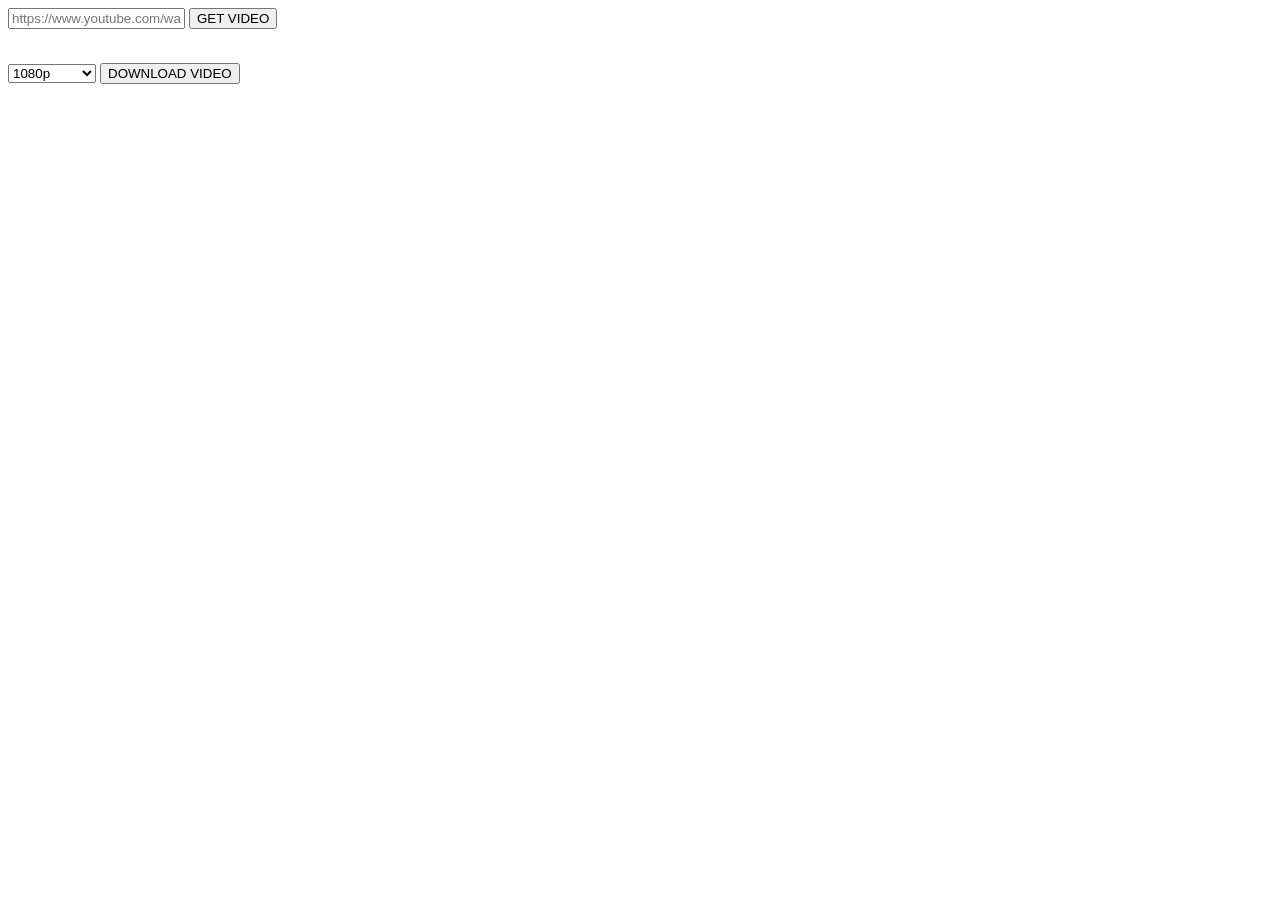
==== index.html @ 0998c57d "Add files via upload" ====
<!DOCTYPE html>
<html lang="en">
<head>
    <meta charset="UTF-8">
    <meta name="viewport" content="width=device-width, initial-scale=1.0">
    <title>LinkFlux</title>
    <!--<link rel = "stylesheet" href="LinkFlux.css"> -->
</head>
<body>
    <div>
        <input id="videoURL" type="text" placeholder="https://www.youtube.com/watch?v=ZoriniX123">
        <button id="Send_Button">GET VIDEO</button>
    </div>

    <div>
        <p id="title"></p>
        <img id="thumbnail" width="380px">
    </div>

    <div id="optionslist">
        <select id="Menu">
            <option value="1080p">1080p</option>
            <option value="720p">720p</option>
            <option value="480p">480p</option>
            <option value="mp3">MP3 Audio</option>
            <option value="thumbnail">Thumbnail</option>
        </select>
        <button id="Download_Button">DOWNLOAD VIDEO</button>
    </div>





        
    </div>

    <script>
        document.getElementById("Send_Button").addEventListener("click", async function()
        {
            const YT_URL = document.getElementById("videoURL").value;
            
            const response = await fetch("http://localhost:18080/getVideo", 

                {
                    method: "POST",
                    body: YT_URL
                });
  
            const data = await response.json();

            document.getElementById("title").textContent = data.title;
            document.getElementById("thumbnail").src = data.thumbnail;

        });

       document.getElementById("Download_Button").addEventListener("click", async function()
            {
                const YT_URL = document.getElementById("videoURL").value;
                const Order = document.getElementById("Menu").value;

                const response = await fetch("http://localhost:18080/download?quality=" + Order, {
                    method: "POST",
                    body: YT_URL
                });

                const text = await response.text();
                console.log(response.status, text);
            }); 

    </script>



</body>
</html>
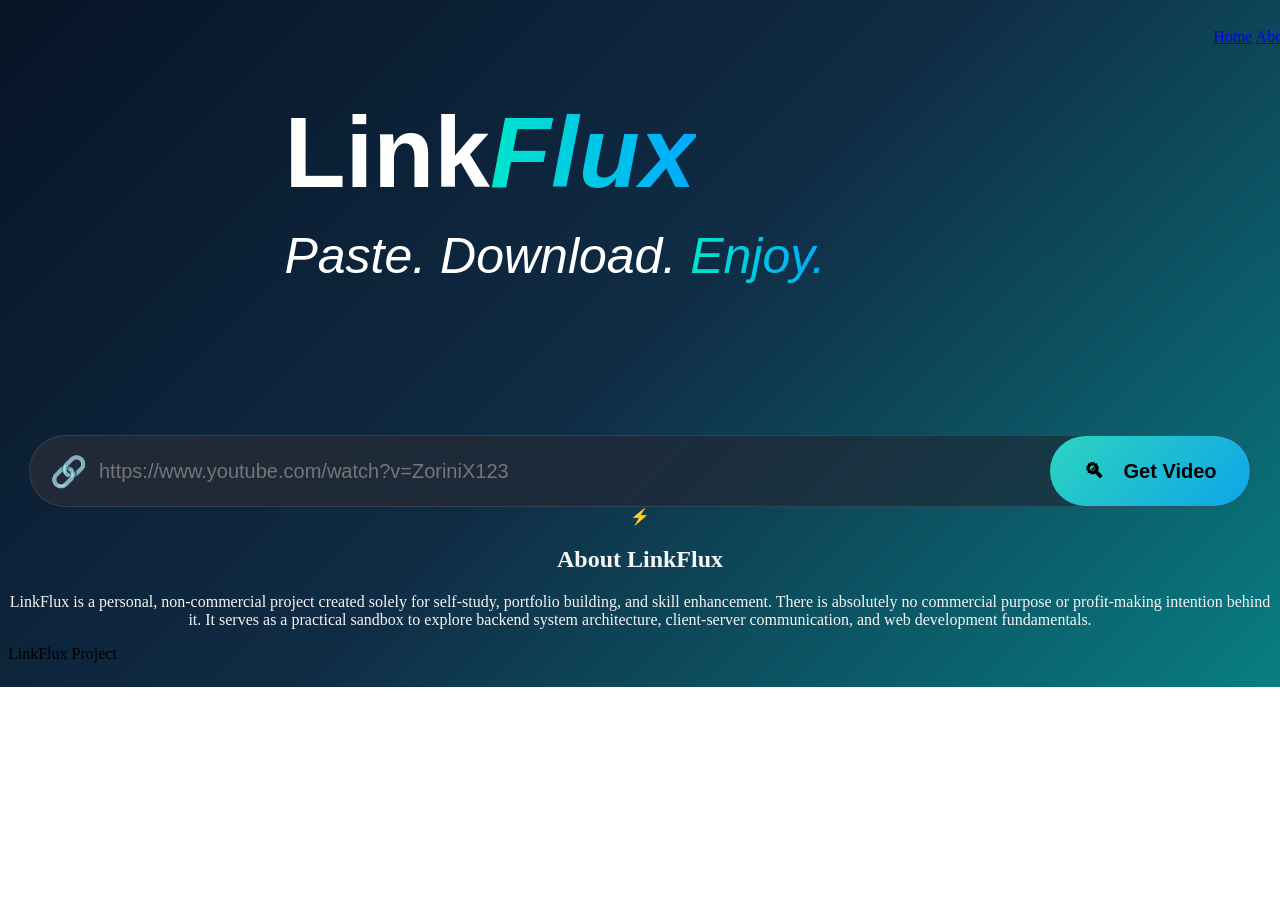
==== commit 66a270e2: "Add files via upload" ====
--- a/index.html
+++ b/index.html
@@ -4,68 +4,250 @@
     <meta charset="UTF-8">
     <meta name="viewport" content="width=device-width, initial-scale=1.0">
     <title>LinkFlux</title>
-    <!--<link rel = "stylesheet" href="LinkFlux.css"> -->
+    <link rel = "stylesheet" href="LinkFlux.css">
 </head>
 <body>
-    <div>
+
+<!-- Header -->
+
+    <header>
+        <div class="Logo_Block">
+            <h1 class="logo">
+                Link<span class="Flux">Flux</span>
+            </h1>
+            <p class="Slogan">
+                Paste. Download. <span class="Enjoy">Enjoy.</span></p>
+        </div>
+
+        <nav class="navigations">
+            <a href="#">Home</a>
+            <a href="#">About</a>
+        </nav>
+        
+    </header>
+    
+<!-- Input Link Area -->
+
+    <div class="Input_Bar">
+        <span id="icon">🔗</span>
         <input id="videoURL" type="text" placeholder="https://www.youtube.com/watch?v=ZoriniX123">
-        <button id="Send_Button">GET VIDEO</button>
-    </div>
-
-    <div>
-        <p id="title"></p>
-        <img id="thumbnail" width="380px">
-    </div>
-
-    <div id="optionslist">
-        <select id="Menu">
-            <option value="1080p">1080p</option>
-            <option value="720p">720p</option>
-            <option value="480p">480p</option>
-            <option value="mp3">MP3 Audio</option>
-            <option value="thumbnail">Thumbnail</option>
-        </select>
-        <button id="Download_Button">DOWNLOAD VIDEO</button>
-    </div>
-
-
-
-
-
-        
-    </div>
+        <button id="Send_Button" type="button">
+            <span class="search_video">🔍︎</span>Get Video</button>
+    </div>
+
+<!-- Show user video Area -->
+<section class="VideoInfoContainer hidden" id="Container">
+        <!-- THUMBNAIL -->
+    <div class="Thumbnail_Box">
+        <img id="thumbnail">
+    </div>
+
+        <!-- Infomation & Control -->
+
+    <div class ="info_video">
+        <!-- STATUS CHECK -->
+        <div class="check_badge">
+            <span class="check_tick">✓⃝</span>Ready to Download
+        </div>
+        <!-- Title -->
+    <h3 id="title"></h3>
+    
+        <!-- Dividing line -->
+    <hr class="divider">
+
+<!-- Menu Select Area -->
+
+        <div class="optionslist">
+            <select id="Menu" class="Menu_Scroll">
+                <option value="1080p">MP4ㆍ1080p</option>
+                <option value="720p">MP4ㆍ720p</option>
+                <option value="480p">MP4ㆍ480p</option>
+                <option value="mp3">MP3ㆍAudio</option>
+                <option value="thumbnail">Thumbnail</option>
+            </select>
+            <button id="Download_Button" type="button">
+                <svg xmlns="http://www.w3.org/2000/svg" fill="none" viewBox="0 0 24 24" stroke-width="1.5" stroke="currentColor" class="size-6">
+                <path stroke-linecap="round" stroke-linejoin="round" d="M3 16.5v2.25A2.25 2.25 0 0 0 5.25 21h13.5A2.25 2.25 0 0 0 21 18.75V16.5M16.5 12 12 16.5m0 0L7.5 12m4.5 4.5V3" />
+                </svg>
+            Download Video</button>
+        </div>
+    </div>    
+</section>
+        <!-- Loading Status -->
+    <div class="Loading hidden" id ="loading_status">
+        <div class="spinner"></div>
+        <h1>Processing...</h1>
+    </div>
+        <!-- Error -->
+    <div class="Error_msg hidden" id="error_msg">
+            <span class="Error_icon">!</span>
+        <span>Invalid URL. Please Try Again.</span>
+    </div>
+
+    <!-- Features Cards -->
+<section class="feature_section">
+    <div class="feature_grid">
+        <div class="feature_card">
+            <span class="feature_icon">⚡</span>
+
+
+            
+        </div>
+
+
+
+
+
+
+
+
+
+
+
+
+
+
+
+
+
+
+
+
+
+    </div>
+
+
+
+</section>
+
+
+
+
+
+
+
+
+
+
+
+
+
+
+
+
+
+
+
+<!-- Footer -->
+  
+    <footer>
+        <div class="About">
+            <h2>About LinkFlux</h2>
+            <p>LinkFlux is a personal, non-commercial project created solely for self-study,
+               portfolio building, and skill enhancement. There is absolutely no commercial 
+               purpose or profit-making intention behind it. It serves as a practical sandbox 
+               to explore backend system architecture, client-server communication, and web development fundamentals.</p>
+        </div>
+
+        <p>LinkFlux Project</p>
+    </footer>
+
+
+
+
+
+
+
+
+
+
+
+
+
+
+
+
+
+
+
+
+
+
+
+<!-- "Excuse me!" -->
 
     <script>
         document.getElementById("Send_Button").addEventListener("click", async function()
         {
             const YT_URL = document.getElementById("videoURL").value;
+
+            //Display/Hidden feature 
+
+            const ErrorMsg = document.getElementById("error_msg");
+            ErrorMsg.classList.add("hidden");
+
+            const Container = document.getElementById("Container");
+            const loading_status = document.getElementById("loading_status");
             
-            const response = await fetch("http://localhost:18080/getVideo", 
-
+
+            //Display & Hidden phase 1: Hide the Container and loading status
+            Container.classList.add("hidden");            
+            loading_status.classList.remove("hidden");
+
+            try 
+            {
+                const response = await fetch("http://localhost:18080/getVideo", 
+
+                    {
+                        method: "POST",
+                        body: YT_URL
+                    });
+    
+                const data = await response.json();
+
+                document.getElementById("title").textContent = data.title;
+                document.getElementById("thumbnail").src = data.thumbnail;
+
+            //Display & Hidden phase 2: Hide the loading status, display the Container
+
+
+                Container.classList.remove("hidden");            
+                loading_status.classList.add("hidden");
+
+            }
+            catch(error)
+            {
+            //Display & Hidden unexpected phase : Hide both loading status and Container
+                loading_status.classList.add("hidden");
+
+                const ErrorMsg = document.getElementById("error_msg");
+                ErrorMsg.classList.remove("hidden");
+                
+                console.log("Error : ", error);
+            }
+
+
+        });
+
+       document.getElementById("Download_Button").addEventListener("click", async function()
+            {
+                const YT_URL = document.getElementById("videoURL").value;
+                const Order = document.getElementById("Menu").value;
+
+                const response = await fetch("http://localhost:18080/download?quality=" + Order, 
                 {
                     method: "POST",
                     body: YT_URL
                 });
-  
-            const data = await response.json();
-
-            document.getElementById("title").textContent = data.title;
-            document.getElementById("thumbnail").src = data.thumbnail;
-
-        });
-
-       document.getElementById("Download_Button").addEventListener("click", async function()
-            {
-                const YT_URL = document.getElementById("videoURL").value;
-                const Order = document.getElementById("Menu").value;
-
-                const response = await fetch("http://localhost:18080/download?quality=" + Order, {
-                    method: "POST",
-                    body: YT_URL
-                });
-
-                const text = await response.text();
-                console.log(response.status, text);
+
+                const fileName = await response.text();
+                console.log("fileName:", fileName);
+                const waiter = document.createElement("a"); // a = anchor, used to have download link
+                waiter.href = "http://localhost:18080/file/" + fileName;
+                waiter.download = fileName;
+                document.body.appendChild(waiter);
+                waiter.click();
+                waiter.remove();
             }); 
 
     </script>
--- a/LinkFlux.css
+++ b/LinkFlux.css
@@ -0,0 +1,327 @@
+header {
+    display: flex;
+    justify-content: space-between;
+    align-items: flex-start;
+    width: 80%;
+    padding-top: 20px;
+    padding-left: 300px;
+}
+
+.Logo_Block {
+    display: flex;
+    flex-direction: column;;
+    font-size: 50px;
+}
+
+.logo {
+    font-family: 'Segoe UI', Tahoma, Geneva, Verdana, sans-serif;
+    color:white;
+}
+.Flux {
+     
+    font-style: italic;
+    background: linear-gradient(
+        90deg,
+        #00e5cc,
+        #00aaff
+    );
+    background-clip: text;
+    color: transparent;
+}
+.Slogan {
+    font-family: 'Segoe UI', Tahoma, Geneva, Verdana, sans-serif;
+    font-style: italic;
+    color:white;    
+    position: relative;
+    top: -100px;
+}
+.Enjoy {
+    background: linear-gradient(
+        90deg,
+        #00e5cc,
+        #00aaff
+    );
+    background-clip: text;
+    color: transparent;
+}
+
+body {
+    display: flex;
+    flex-direction: column;
+    justify-content: space-between;
+    align-items: center;
+    
+    background: linear-gradient(
+        135deg,
+        #071426,
+        #102c45,
+        #087e83
+    );
+    background-repeat: no-repeat;
+}
+
+.Input_Bar {
+    background:linear-gradient(
+        135deg,
+        rgba(37, 43, 55, 0.9),
+        rgba(27, 38, 53, 0.6)
+    );
+    display: flex;
+    justify-content: center;
+    align-items: center;
+    border-radius:9999px;
+    border: 1px solid rgba(255, 255, 255, 0.1);
+    padding: 10px 0px 10px 20px;
+    width: 100%;
+    max-width: 1200px;
+    height: 50px;
+    font-size: 30px;
+}
+
+#videoURL {
+    flex-grow: 1;
+    background : transparent;
+    border:none;
+    outline: none;
+    color: white;
+    font-size: 20px;
+    padding-left: 12px;
+    
+}
+
+#Send_Button {
+
+    display: flex;align-items: center; justify-content: center; gap:20px;
+    background: linear-gradient(
+        135deg,
+        #2dd4bf,
+        #0ea5e9
+    );
+    
+    font-size: 20px;
+    height: 70px;
+    width: 200px;
+    border-radius: 9999px;
+    border: none;
+    color: rgb(0, 0, 0);
+    font-weight: bold;
+    white-space: nowrap;
+    cursor: pointer;
+    
+    }
+    
+#Send_Button:hover{
+    filter: brightness(1.15);
+}
+
+.VideoInfoContainer {
+    display: flex;
+    gap: 20px;
+    align-items: center;
+    width: 100%;
+    max-width: 1200px;
+    height: 100%;
+    min-height: 230px;
+    margin: 40px auto;
+    border-radius: 20px;
+    box-shadow: 0 15px 35px rgba(0, 0, 0, 0.5);
+    backdrop-filter: blur(12px);
+    box-sizing: border-box;
+    
+    border: 1px solid black;
+    background:linear-gradient(
+        135deg,
+        rgba(26, 41, 77, 0.9),
+        rgba(16, 54, 66, 0.7)
+    );
+}
+
+.Thumbnail_Box {
+    margin-left: 25px;
+    flex-shrink: 0;
+    width: 320px;   
+    height: 180px;
+    border-radius: 12px;
+    overflow: hidden;
+    border: 1px solid rgba(255, 255, 255, 0.1)
+}
+
+.Thumbnail_Box img {
+
+    width: 100%;
+    height: 100%;
+    object-fit: cover;
+}
+
+.info_video {
+    flex-grow: 1;
+    display: flex;
+    flex-direction: column;
+    width: 800px;
+}
+
+.check_badge {
+    display: flex;
+    gap: 7px;
+    color: rgb(10, 240, 67);
+
+}
+
+.info_video h3 {
+    
+    margin-bottom: 12px;
+    font-size: 20px;
+    font-weight: 600;
+    color: whitesmoke;
+    white-space: nowrap;
+    overflow: hidden;
+    text-overflow: ellipsis;
+}
+.divider {
+    color: #00aaff;
+    width: 100%;
+    border:none;
+    max-width: 835px;
+    border-top: 1px solid rgba(87, 105, 151, 0.5);
+    padding: 5px;
+}
+.optionlist {
+    display: flex;
+    align-items: center;
+}
+
+.Menu_Scroll {
+    background: rgba(26, 41, 77, 0.9);
+    border: 1px solid rgba(255, 255, 255, 0.15);   
+    border-radius: 100px;
+    padding: 10px 50px;
+    color:#f8fafc;
+    cursor: pointer;
+    width: 100%;
+    max-width: 250px;
+}
+.Menu_Scroll:hover {
+    border-color: rgba(17, 147, 167, 0.425);
+}
+#Menu {
+    font-size:25px;
+}
+#Download_Button {
+    background: linear-gradient(
+        135deg,
+        #2dd4bf,
+        #0ea5e9
+    );
+    padding: 0px 14px;
+    margin-left: 15px;
+    font-size: 22px;
+    height: 51px;
+    width: 250px;
+    border-radius: 9999px;
+    border: none;
+    color: rgb(0, 0, 0);
+    font-weight: bold;
+    white-space: nowrap;
+    cursor:pointer;
+}
+#Download_Button:hover{
+    filter: brightness(1.15);
+}
+#Download_Button svg {
+    stroke-width: 2.5;
+    height: 23px;
+    width: 30px;
+}
+
+.hidden {
+    display: none !important;
+}
+.Loading {
+    display: flex;
+    flex-direction: column;
+    align-items: center;
+    margin: 40px auto;
+    color: rgb(47, 30, 229);
+}
+.Loading h1{
+    color: whitesmoke;
+}
+.spinner {
+    width: 60px;
+    height: 60px;
+    border: 5px solid;
+    border-top-color:aqua;
+    border-radius: 50%;
+    animation: spin 1s linear infinite;
+}
+
+@keyframes spin {
+    to { transform: rotate(360deg);}
+
+}
+
+.Error_msg {
+    display: flex;
+    align-items: center;
+    justify-items: center;
+    gap: 10px;
+    
+    font-family: 'Segoe UI', system-ui, Verdana, sans-serif;
+    color: #ff8585;
+    font-size: 30px;
+    font-weight: 600;
+    background: rgba(255, 75, 75, 0.1);
+    border: 1px solid rgba(255, 90, 90, 0.2);
+    border-radius: 15px;
+
+    margin: 30px;
+    padding: 10px 100px;    
+    
+    animation: FadeIn 0.25 ease
+}
+
+.Error_icon {
+    display: flex;
+    align-items: center;
+    justify-content: center;
+    
+    width: 18px;
+    height: 18px;
+    
+    border: 2px solid;
+    border-radius: 50%;
+
+    font-size: 15px;
+    font-weight: bold;
+}
+
+@keyframes FadeIn {
+    from
+    {
+        opacity: 0;
+        transform: translateY(-5px);    
+    }
+    to
+    {
+        opacity: 1;
+        transform: translateY(0);
+    }
+}
+
+
+
+
+
+
+
+
+.About {
+    text-align: center;
+    color: whitesmoke;
+    
+}
+
+/*.disabledbtn {
+  opacity: 0.6;
+  cursor: not-allowed;
+}*/
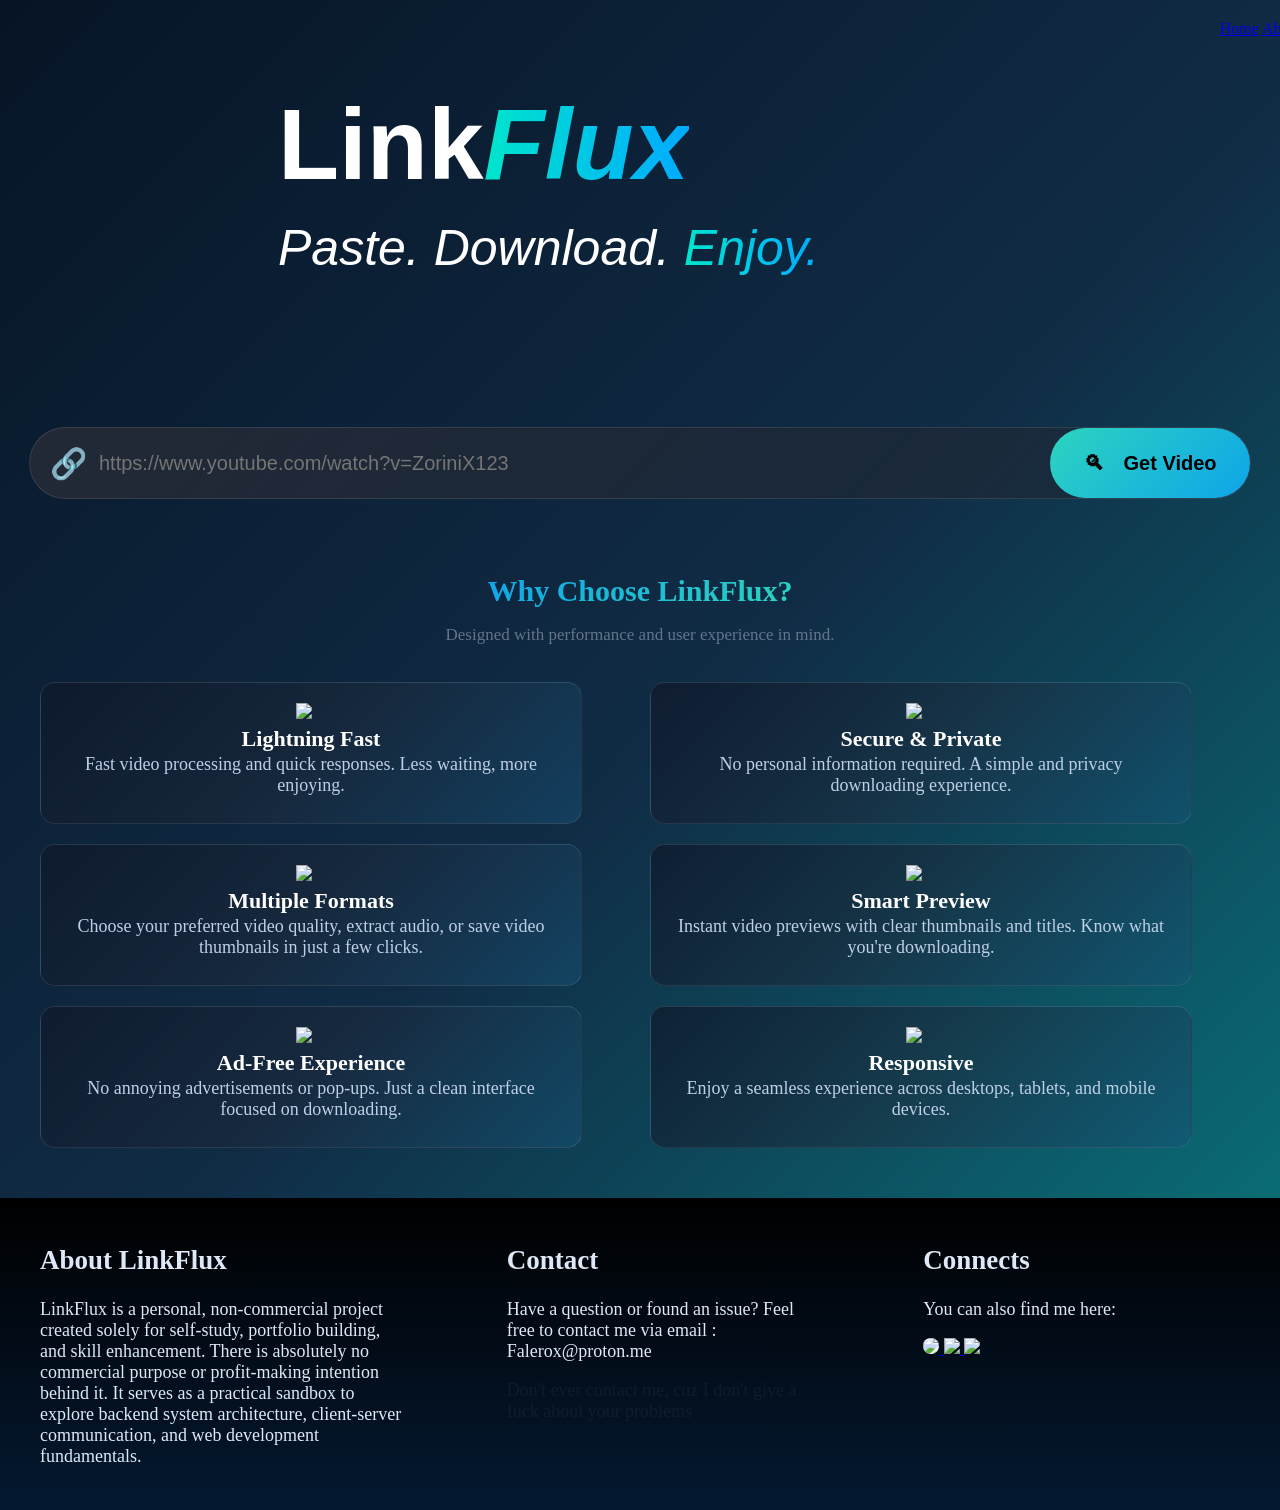
==== commit bf9f275f: "Add files via upload" ====
--- a/index.html
+++ b/index.html
@@ -84,58 +84,52 @@
         <span>Invalid URL. Please Try Again.</span>
     </div>
 
-    <!-- Features Cards -->
+      <!-- Features Cards -->
+    
+<div class="features_header">
+    <h2>Why Choose LinkFlux?</h2>
+    <p>Designed with performance and user experience in mind.</p>
+</div>
+
 <section class="feature_section">
     <div class="feature_grid">
         <div class="feature_card">
-            <span class="feature_icon">⚡</span>
-
-
-            
-        </div>
-
-
-
-
-
-
-
-
-
-
-
-
-
-
-
-
-
-
-
-
-
-    </div>
-
-
-
+            <img src="assets/Icons/Lightning_Fast.svg" class="feature_icon">
+            <h3>Lightning Fast</h3>
+            <p>Fast video processing and quick responses. Less waiting, more enjoying.</p>
+        </div>
+
+        <div class="feature_card">
+            <img src="assets/Icons/Secure_n_Private.svg" class="feature_icon">
+            <h3>Secure & Private</h3>
+            <p>No personal information required. A simple and privacy downloading experience.</p>
+        </div>
+
+        <div class="feature_card">
+            <img src="assets/Icons/Multiple_Formats.svg" class="feature_icon">
+            <h3>Multiple Formats</h3>
+            <p>Choose your preferred video quality, extract audio, or save video thumbnails in just a few clicks.</p>
+        </div>
+
+        <div class="feature_card">
+            <img src="assets/Icons/Eye_Preview.svg" class="feature_icon">
+            <h3>Smart Preview</h3>
+            <p>Instant video previews with clear thumbnails and titles. Know what you're downloading.</p>
+        </div>        
+        
+        <div class="feature_card">
+            <img src="assets/Icons/Ad_Free.svg" class="feature_icon">
+            <h3>Ad-Free Experience</h3>
+            <p>No annoying advertisements or pop-ups. Just a clean interface focused on downloading.</p>
+        </div>
+
+        <div class="feature_card">
+            <img src="assets/Icons/Responsive.svg" class="feature_icon">
+            <h3>Responsive</h3>
+            <p>Enjoy a seamless experience across desktops, tablets, and mobile devices.</p>
+        </div>
+    </div>
 </section>
-
-
-
-
-
-
-
-
-
-
-
-
-
-
-
-
-
 
 
 <!-- Footer -->
@@ -149,29 +143,28 @@
                to explore backend system architecture, client-server communication, and web development fundamentals.</p>
         </div>
 
-        <p>LinkFlux Project</p>
+        <div class="Contact">
+            <h2>Contact</h2>
+            <p>Have a question or found an issue? Feel free to contact me via email : Falerox@proton.me</p>
+            <span class="DO_NOT_CONTACT_ME">Don't ever contact me, cuz I don't give a fuck about your problems</span>
+        </div>
+
+        <div class="Connects">
+            <h2>Connects</h2>
+            <p>You can also find me here:</p>
+                <div class="connect-icon">
+                    <a href="https://github.com/Celarix">
+                        <img src="assets/Icons/Github_icon.svg" class="Github_icon">
+                    </a>
+                    <a href="https://www.facebook.com/crit.k4l">
+                        <img src="assets/Icons/facebook_icon.png" width="27px">
+                    </a>
+            
+                        <img src="assets/Icons/X_icon.svg" class="X_icon">
+                    
+                </div>
+        </div>
     </footer>
-
-
-
-
-
-
-
-
-
-
-
-
-
-
-
-
-
-
-
-
-
 
 
 <!-- "Excuse me!" -->
@@ -249,7 +242,6 @@
                 waiter.click();
                 waiter.remove();
             }); 
-
     </script>
 
 
--- a/LinkFlux.css
+++ b/LinkFlux.css
@@ -1,3 +1,19 @@
+body {
+    display: flex;
+    flex-direction: column;
+    justify-content: space-between;
+    align-items: center;
+    
+    background: linear-gradient(
+        135deg,
+        #071426,
+        #102c45,
+        #087e83
+    );
+    background-repeat: no-repeat;
+    margin: 0px;
+}
+
 header {
     display: flex;
     justify-content: space-between;
@@ -45,22 +61,9 @@
     color: transparent;
 }
 
-body {
-    display: flex;
-    flex-direction: column;
-    justify-content: space-between;
-    align-items: center;
-    
-    background: linear-gradient(
-        135deg,
-        #071426,
-        #102c45,
-        #087e83
-    );
-    background-repeat: no-repeat;
-}
-
-.Input_Bar {
+    /* --------------------------------------------------------- */
+
+    .Input_Bar {
     background:linear-gradient(
         135deg,
         rgba(37, 43, 55, 0.9),
@@ -114,6 +117,8 @@
     filter: brightness(1.15);
 }
 
+    /* --------------------------------------------------------- */
+
 .VideoInfoContainer {
     display: flex;
     gap: 20px;
@@ -139,10 +144,10 @@
 .Thumbnail_Box {
     margin-left: 25px;
     flex-shrink: 0;
+    overflow: hidden;
     width: 320px;   
     height: 180px;
     border-radius: 12px;
-    overflow: hidden;
     border: 1px solid rgba(255, 255, 255, 0.1)
 }
 
@@ -190,6 +195,10 @@
     align-items: center;
 }
 
+.Menu_icon {
+    width: 30px;
+
+}
 .Menu_Scroll {
     background: rgba(26, 41, 77, 0.9);
     border: 1px solid rgba(255, 255, 255, 0.15);   
@@ -215,7 +224,7 @@
     padding: 0px 14px;
     margin-left: 15px;
     font-size: 22px;
-    height: 51px;
+    height: 55px;
     width: 250px;
     border-radius: 9999px;
     border: none;
@@ -229,13 +238,16 @@
 }
 #Download_Button svg {
     stroke-width: 2.5;
-    height: 23px;
+    height: 25px;
     width: 30px;
 }
 
 .hidden {
     display: none !important;
 }
+
+    /* --------------------------------------------------------- */
+
 .Loading {
     display: flex;
     flex-direction: column;
@@ -308,20 +320,124 @@
     }
 }
 
-
-
-
-
-
-
-
-.About {
+    /* --------------------------------------------------------- */
+
+.features_header {
     text-align: center;
-    color: whitesmoke;
-    
-}
-
-/*.disabledbtn {
-  opacity: 0.6;
-  cursor: not-allowed;
-}*/+}
+.features_header h2 {
+    font-size: 30px;
+    font-weight: 700;
+    color: #f8fafc;
+    margin: 75px;
+    margin-bottom: 0px;
+    background: linear-gradient(
+        135deg,
+        #0ea5e9,
+        #2dd4bf 
+    );
+    background-clip: text;
+    color: transparent;
+}
+
+.features_header p {
+    color: #64748b;
+    font-size: 17px;
+}
+
+.feature_section {
+    width: 100%;
+    max-width: 1200px;
+    margin: 20px auto 50px;
+    padding: 0 20px;
+    /*box-sizing: border-box;*/
+}
+
+.feature_grid {
+    display: grid;
+    grid-template-columns: 1fr 1fr;
+    gap: 20px;
+}
+
+.feature_card {
+    display: flex;
+    flex-direction: column;
+    align-items: center;
+    background: linear-gradient(
+        135deg,
+        rgba(15, 23, 42, 0.7),
+        rgba(30, 41, 59, 0.5),
+        rgba(22, 82, 120, 0.5)
+    );
+    border: 1px solid rgba(255, 255, 255, 0.1);
+    border-radius: 15px;
+    padding: 20px;
+    backdrop-filter: 12px;
+    transition: all 0.3s;
+    width: 500px;
+    height: 100%;
+    max-height: 100px;
+}
+
+
+.feature_card:hover {
+    transform: translateY(-5px);
+    border-color: rgba(34, 211, 238, 0.4);
+    box-shadow: 0 10px 25px rgb(0, 0, 0, 0.5);
+}
+
+.feature_icon {
+    width: 30px;
+    margin-bottom:-15px;
+
+}
+
+.feature_card h3 {
+    color: white;
+    font-size: 22px
+    
+}
+.feature_card p {
+    color: #becfe6;
+    margin-top: -20px;
+    font-size: 18px;
+    text-align: center;
+}
+
+    /* --------------------------------------------------------- */
+
+footer {
+    background:linear-gradient(
+        180deg,
+        rgb(0, 0, 0),
+        rgb(4, 25, 49)
+    );
+    color: white;
+    display: grid;
+    grid-template-columns: 1fr 1fr 1fr;
+    gap: 50px;
+    padding: 25px 40px;
+    box-sizing: border-box;
+    width: 100%;
+    font-size: 18px;
+    color: #dee8f7;
+}
+.Contact {
+    padding-left: 50px;
+}
+
+.Connects {
+    padding-left: 50px;
+}
+
+.DO_NOT_CONTACT_ME {
+    opacity: 0.05;
+}
+
+.Github_icon {
+    background-color: white;
+    border-radius: 10px;
+}
+.X_icon {
+    cursor: not-allowed;
+}
